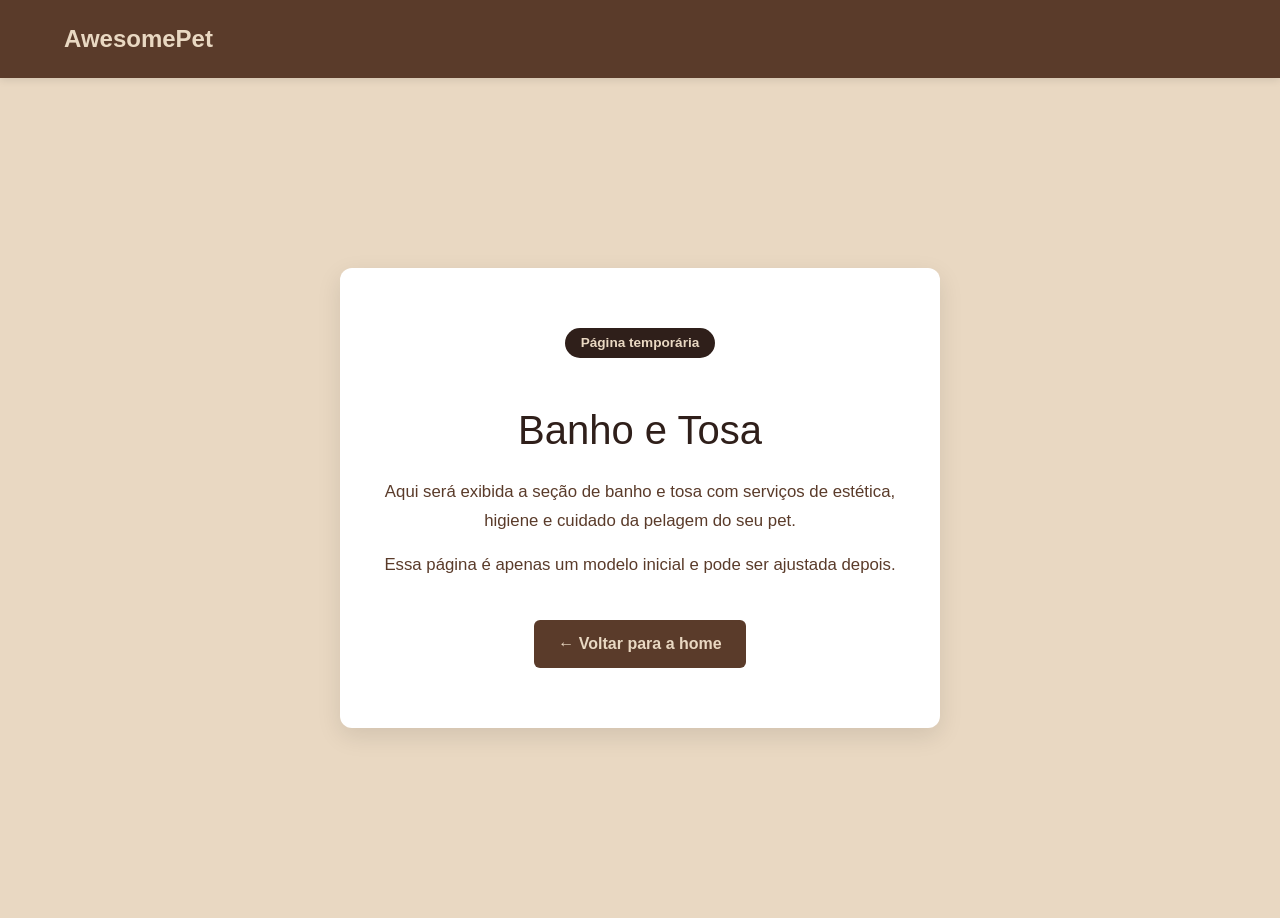
==== pages/banho-tosa.html @ 833f7760 "feat: Interface para projeto IBM" ====
<!doctype html>
<html lang="pt-BR">
  <head>
    <meta charset="UTF-8" />
    <meta name="viewport" content="width=device-width, initial-scale=1.0" />
    <title>AwesomePet | Banho e Tosa</title>
    <link
      href="https://cdn.jsdelivr.net/npm/bootstrap@5.3.3/dist/css/bootstrap.min.css"
      rel="stylesheet"
      crossorigin="anonymous"
    />
    <link rel="stylesheet" href="../css/styles.css" />
  </head>
  <body class="page-shell">
    <nav class="navbar navbar-expand-lg">
      <div class="container">
        <a class="navbar-brand" href="../index.html">AwesomePet</a>
      </div>
    </nav>

    <main class="page-header">
      <div class="container">
        <div class="placeholder-card">
          <span class="badge">Página temporária</span>
          <h1>Banho e Tosa</h1>
          <p>
            Aqui será exibida a seção de banho e tosa com serviços de estética,
            higiene e cuidado da pelagem do seu pet.
          </p>
          <p class="mt-3">
            Essa página é apenas um modelo inicial e pode ser ajustada depois.
          </p>
          <a class="back-link" href="../index.html">← Voltar para a home</a>
        </div>
      </div>
    </main>
  </body>
</html>
---- css/styles.css ----
:root {
  --beige: #e9d8c2;
  --beige-strong: #d9bd93;
  --brown: #5a3b2a;
  --brown-dark: #2f1f1a;
}

* {
  box-sizing: border-box;
}

html, body {
  margin: 0;
  padding: 0;
  height: 100%;
}

body {
  background: var(--beige);
  color: var(--brown);
  font-family: 'Segoe UI', Tahoma, Geneva, Verdana, sans-serif;
  display: flex;
  flex-direction: column;
}

/* ===== NAVBAR ===== */
.navbar {
  background-color: var(--brown);
  padding: 1rem 0;
  box-shadow: 0 2px 8px rgba(0, 0, 0, 0.1);
  position: sticky;
  top: 0;
  z-index: 100;
}

.navbar .container {
  padding: 0 24px;
}

.navbar-brand {
  font-size: 1.5rem;
  font-weight: bold;
  color: var(--beige) !important;
}

.navbar-brand:hover {
  color: var(--beige-strong) !important;
}

.nav-link {
  color: var(--beige) !important;
  font-weight: 500;
  transition: color 0.3s ease;
}

.nav-link:hover {
  color: var(--beige-strong) !important;
}

.navbar-toggler {
  border-color: var(--beige);
}

.navbar-toggler-icon {
  background-image: url("data:image/svg+xml,%3csvg xmlns='http://www.w3.org/2000/svg' viewBox='0 0 30 30'%3e%3cpath stroke='%23e9d8c2' stroke-linecap='round' stroke-miterlimit='10' stroke-width='2' d='M4 7h22M4 15h22M4 23h22'/%3e%3c/svg%3e");
}

/* ===== HERO SECTION ===== */
.hero {
  background: linear-gradient(135deg, var(--beige-strong) 0%, var(--beige) 100%);
  padding: 60px 0;
  flex-grow: 1;
  display: flex;
  align-items: center;
}

.hero .container {
  padding: 48px 24px;
}

.hero .badge {
  display: inline-block;
  background-color: var(--brown-dark);
  color: var(--beige);
  padding: 8px 16px;
  border-radius: 20px;
  font-size: 0.85rem;
  font-weight: 600;
  margin-bottom: 16px;
}

.hero h1 {
  margin: 0 0 24px 0;
  font-size: clamp(2.2rem, 6vw, 4rem);
  letter-spacing: 0.08em;
  color: var(--brown-dark);
  line-height: 1.2;
  font-family: 'Playfair Display', serif;
  font-weight: 900;
}

.hero p {
  margin: 0 0 24px 0;
  font-size: 1.1rem;
  color: var(--brown);
  line-height: 1.6;
}

.btn {
  display: inline-block;
  padding: 12px 28px;
  font-size: 1rem;
  font-weight: 600;
  border-radius: 6px;
  text-decoration: none;
  transition: all 0.3s ease;
  cursor: pointer;
  border: none;
}

.btn-primary {
  background-color: var(--brown);
  color: var(--beige);
}

.btn-primary:hover {
  background-color: var(--brown-dark);
  transform: translateY(-2px);
}

.btn-outline {
  background-color: transparent;
  color: var(--brown);
  border: 2px solid var(--brown);
}

.btn-outline:hover {
  background-color: var(--brown);
  color: var(--beige);
  transform: translateY(-2px);
}

/* ===== HERO CARD ===== */
.hero-card {
  display: flex;
  flex-direction: column;
  gap: 12px;
  padding: 40px;
  background: rgba(255, 255, 255, 0.8);
  border-radius: 12px;
  box-shadow: 0 8px 24px rgba(0, 0, 0, 0.1);
}

.pet-pill {
  background-color: var(--brown-dark);
  color: var(--beige);
  padding: 14px 20px;
  border-radius: 8px;
  font-weight: 600;
  text-align: center;
  font-size: 1rem;
}

/* ===== MAIN CONTENT ===== */
main {
  flex-grow: 1;
}

.container {
  max-width: 1200px;
  margin: 0 auto;
  padding: 48px 24px;
}

h1, h2, h3 {
  color: var(--brown-dark);
}

h2 {
  font-size: clamp(1.8rem, 4vw, 2.5rem);
  margin: 0 0 24px 0;
  letter-spacing: 0.06em;
}

p {
  margin: 16px 0;
  font-size: 1rem;
  line-height: 1.7;
  color: var(--brown);
}

/* ===== SERVICES SECTION ===== */
.services-section {
  background-color: #fff;
  padding: 80px 0;
}

.section-title {
  margin-bottom: 60px;
}

.eyebrow {
  display: inline-block;
  background-color: var(--beige-strong);
  color: var(--brown-dark);
  padding: 8px 16px;
  border-radius: 20px;
  font-size: 0.9rem;
  font-weight: 600;
  margin-bottom: 16px;
}

.service-card-link {
  text-decoration: none;
  display: block;
  height: 100%;
}

.service-card {
  background: linear-gradient(135deg, var(--beige) 0%, var(--beige-strong) 100%);
  padding: 40px;
  border-radius: 12px;
  text-align: center;
  transition: all 0.3s ease;
  height: 100%;
  box-shadow: 0 4px 12px rgba(0, 0, 0, 0.08);
}

.service-card:hover {
  transform: translateY(-8px);
  box-shadow: 0 12px 24px rgba(0, 0, 0, 0.15);
}

.service-card .icon {
  font-size: 3rem;
  margin-bottom: 16px;
}

.service-card h3 {
  font-size: 1.4rem;
  margin: 16px 0;
  color: var(--brown-dark);
}

.service-card p {
  color: var(--brown);
  font-size: 0.95rem;
  line-height: 1.6;
  margin: 0;
}

/* ===== ABOUT SECTION ===== */
.about-section {
  background-color: var(--beige);
  padding: 80px 0;
}

.about-section h2 {
  color: var(--brown-dark);
  margin-bottom: 24px;
}

.feature-list {
  list-style: none;
  padding: 0;
  margin: 24px 0;
}

.feature-list li {
  padding: 12px 0;
  padding-left: 32px;
  position: relative;
  font-size: 1.05rem;
  color: var(--brown);
}

.feature-list li:before {
  content: "✓";
  position: absolute;
  left: 0;
  font-weight: bold;
  color: var(--brown-dark);
  font-size: 1.2rem;
}

.info-box {
  background-color: #fff;
  padding: 40px;
  border-radius: 12px;
  box-shadow: 0 4px 12px rgba(0, 0, 0, 0.08);
}

.info-box h3 {
  margin-top: 0;
  color: var(--brown-dark);
  font-size: 1.3rem;
}

.info-box p {
  color: var(--brown);
  line-height: 1.7;
}

/* ===== FOOTER ===== */
.footer {
  background-color: var(--brown-dark);
  color: var(--beige);
  padding: 40px 0;
  text-align: center;
  margin-top: auto;
}

.footer .container {
  padding: 0 24px;
}

.footer div {
  font-size: 0.95rem;
  line-height: 1.8;
}

/* ===== PAGE SHELL (inner pages) ===== */
.page-shell {
  background-color: var(--beige);
}

.page-header {
  min-height: calc(100vh - 60px);
  display: flex;
  align-items: center;
  padding: 60px 0;
}

.placeholder-card {
  background-color: #fff;
  padding: 60px 40px;
  border-radius: 12px;
  text-align: center;
  box-shadow: 0 8px 24px rgba(0, 0, 0, 0.1);
  max-width: 600px;
  margin: 0 auto;
}

.placeholder-card .badge {
  display: inline-block;
  background-color: var(--brown-dark);
  color: var(--beige);
  padding: 8px 16px;
  border-radius: 20px;
  font-size: 0.85rem;
  font-weight: 600;
  margin-bottom: 24px;
}

.placeholder-card h1 {
  font-size: 2.5rem;
  margin: 24px 0;
  color: var(--brown-dark);
}

.placeholder-card p {
  color: var(--brown);
  font-size: 1.05rem;
  line-height: 1.7;
  margin: 16px 0;
}

.back-link {
  display: inline-block;
  margin-top: 24px;
  padding: 12px 24px;
  background-color: var(--brown);
  color: var(--beige);
  text-decoration: none;
  border-radius: 6px;
  font-weight: 600;
  transition: all 0.3s ease;
}

.back-link:hover {
  background-color: var(--brown-dark);
  transform: translateY(-2px);
}

/* ===== RESPONSIVE ===== */
@media (max-width: 768px) {
  .hero {
    padding: 40px 0;
  }

  .hero .container {
    padding: 32px 16px;
  }

  .hero h1 {
    font-size: 2rem;
    margin-bottom: 16px;
  }

  .hero p {
    font-size: 1rem;
  }

  .hero-card {
    padding: 30px 20px;
  }

  .services-section,
  .about-section {
    padding: 60px 0;
  }

  .section-title {
    margin-bottom: 40px;
  }

  .service-card {
    padding: 30px 20px;
  }

  .info-box {
    padding: 30px 20px;
  }

  .placeholder-card {
    padding: 40px 24px;
    margin: 20px;
  }

  .placeholder-card h1 {
    font-size: 1.8rem;
  }
}
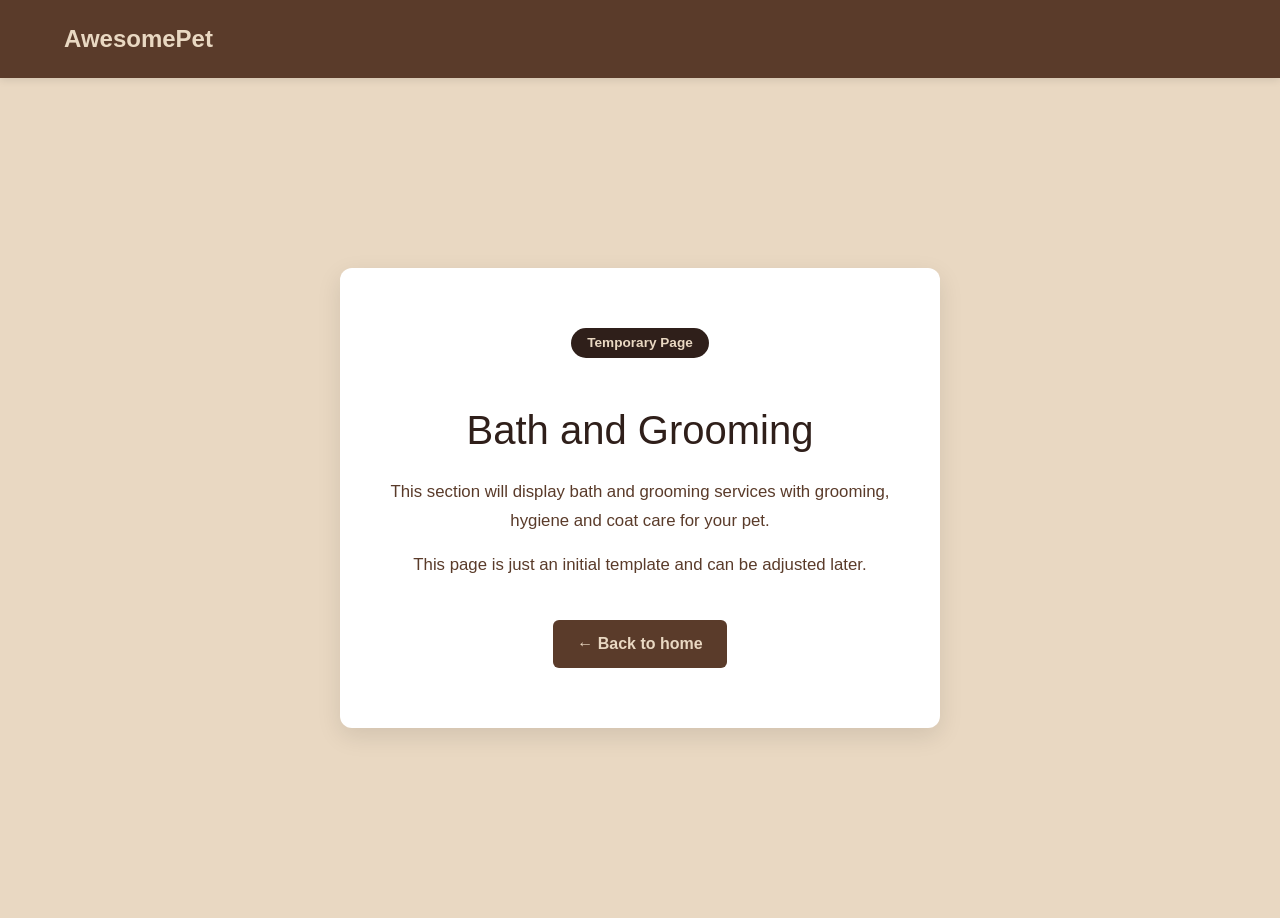
==== commit adca144c: "feat: Site em lingua inglesa" ====
--- a/pages/banho-tosa.html
+++ b/pages/banho-tosa.html
@@ -1,9 +1,9 @@
 <!doctype html>
-<html lang="pt-BR">
+<html lang="en">
   <head>
     <meta charset="UTF-8" />
     <meta name="viewport" content="width=device-width, initial-scale=1.0" />
-    <title>AwesomePet | Banho e Tosa</title>
+    <title>AwesomePet | Bath and Grooming</title>
     <link
       href="https://cdn.jsdelivr.net/npm/bootstrap@5.3.3/dist/css/bootstrap.min.css"
       rel="stylesheet"
@@ -21,16 +21,16 @@
     <main class="page-header">
       <div class="container">
         <div class="placeholder-card">
-          <span class="badge">Página temporária</span>
-          <h1>Banho e Tosa</h1>
+          <span class="badge">Temporary Page</span>
+          <h1>Bath and Grooming</h1>
           <p>
-            Aqui será exibida a seção de banho e tosa com serviços de estética,
-            higiene e cuidado da pelagem do seu pet.
+            This section will display bath and grooming services with grooming,
+            hygiene and coat care for your pet.
           </p>
           <p class="mt-3">
-            Essa página é apenas um modelo inicial e pode ser ajustada depois.
+            This page is just an initial template and can be adjusted later.
           </p>
-          <a class="back-link" href="../index.html">← Voltar para a home</a>
+          <a class="back-link" href="../index.html">← Back to home</a>
         </div>
       </div>
     </main>
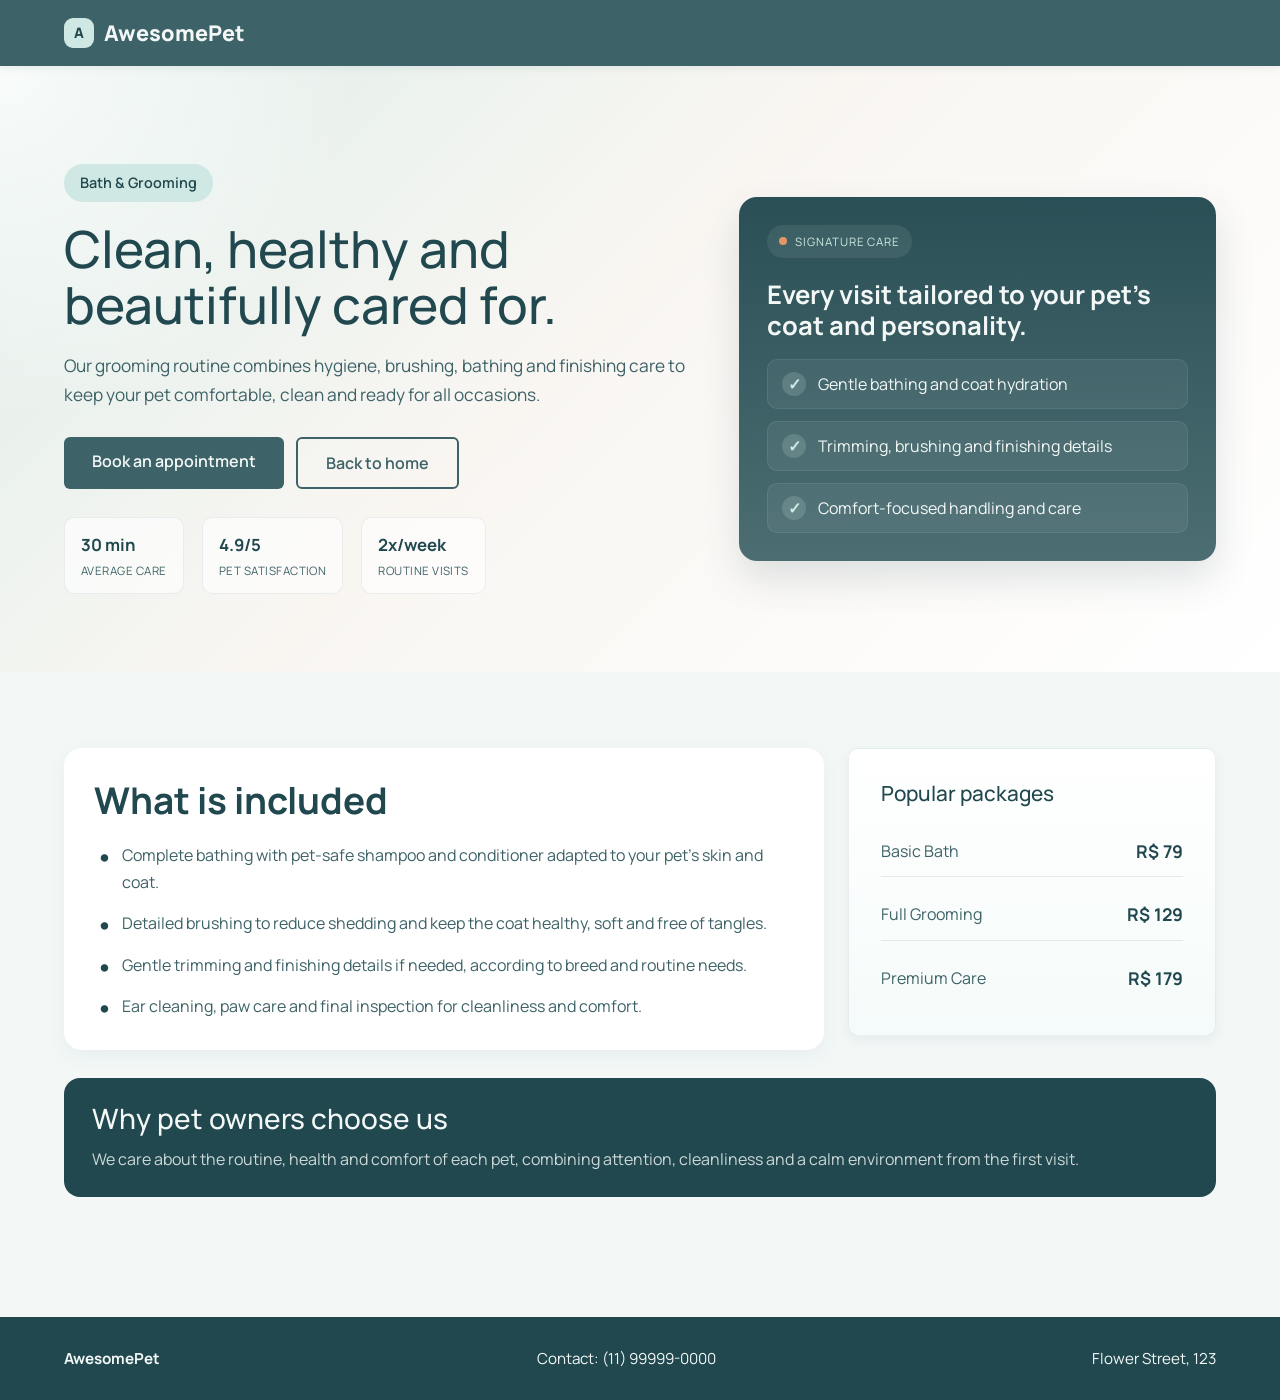
==== commit 861fc00b: "refactor: Mudança nas páginas" ====
--- a/pages/banho-tosa.html
+++ b/pages/banho-tosa.html
@@ -11,28 +11,128 @@
     />
     <link rel="stylesheet" href="../css/styles.css" />
   </head>
-  <body class="page-shell">
+  <body class="service-page">
     <nav class="navbar navbar-expand-lg">
       <div class="container">
-        <a class="navbar-brand" href="../index.html">AwesomePet</a>
+        <a class="navbar-brand" href="../index.html">
+          <span class="brand-mark">A</span>
+          <span>AwesomePet</span>
+        </a>
       </div>
     </nav>
 
-    <main class="page-header">
+    <header class="service-hero">
       <div class="container">
-        <div class="placeholder-card">
-          <span class="badge">Temporary Page</span>
-          <h1>Bath and Grooming</h1>
+        <div class="service-hero-copy">
+          <span class="eyebrow">Bath & Grooming</span>
+          <h1>Clean, healthy and beautifully cared for.</h1>
           <p>
-            This section will display bath and grooming services with grooming,
-            hygiene and coat care for your pet.
+            Our grooming routine combines hygiene, brushing, bathing and
+            finishing care to keep your pet comfortable, clean and ready for all
+            occasions.
           </p>
-          <p class="mt-3">
-            This page is just an initial template and can be adjusted later.
+
+          <div class="hero-actions">
+            <a class="btn btn-primary" href="../index.html#contato"
+              >Book an appointment</a
+            >
+            <a class="btn btn-outline" href="../index.html">Back to home</a>
+          </div>
+
+          <ul class="mini-stats">
+            <li>
+              <strong>30 min</strong>
+              <span>average care</span>
+            </li>
+            <li>
+              <strong>4.9/5</strong>
+              <span>pet satisfaction</span>
+            </li>
+            <li>
+              <strong>2x/week</strong>
+              <span>routine visits</span>
+            </li>
+          </ul>
+        </div>
+
+        <div class="service-visual">
+          <div class="visual-badge">Signature care</div>
+          <h2>Every visit tailored to your pet's coat and personality.</h2>
+          <ul class="service-feature-list">
+            <li>Gentle bathing and coat hydration</li>
+            <li>Trimming, brushing and finishing details</li>
+            <li>Comfort-focused handling and care</li>
+          </ul>
+        </div>
+      </div>
+    </header>
+
+    <main class="service-main">
+      <div class="container">
+        <div class="row g-4 align-items-start">
+          <div class="col-lg-8">
+            <div class="content-panel">
+              <h2>What is included</h2>
+              <ul class="service-list">
+                <li>
+                  Complete bathing with pet-safe shampoo and conditioner adapted
+                  to your pet's skin and coat.
+                </li>
+                <li>
+                  Detailed brushing to reduce shedding and keep the coat
+                  healthy, soft and free of tangles.
+                </li>
+                <li>
+                  Gentle trimming and finishing details if needed, according to
+                  breed and routine needs.
+                </li>
+                <li>
+                  Ear cleaning, paw care and final inspection for cleanliness
+                  and comfort.
+                </li>
+              </ul>
+            </div>
+          </div>
+
+          <div class="col-lg-4">
+            <aside class="info-box">
+              <h3>Popular packages</h3>
+              <div class="price-list">
+                <div class="price-item">
+                  <span>Basic Bath</span>
+                  <strong>R$ 79</strong>
+                </div>
+                <div class="price-item">
+                  <span>Full Grooming</span>
+                  <strong>R$ 129</strong>
+                </div>
+                <div class="price-item">
+                  <span>Premium Care</span>
+                  <strong>R$ 179</strong>
+                </div>
+              </div>
+            </aside>
+          </div>
+        </div>
+
+        <div class="callout-box">
+          <h3>Why pet owners choose us</h3>
+          <p>
+            We care about the routine, health and comfort of each pet, combining
+            attention, cleanliness and a calm environment from the first visit.
           </p>
-          <a class="back-link" href="../index.html">← Back to home</a>
         </div>
       </div>
     </main>
+
+    <footer class="footer">
+      <div
+        class="container d-flex justify-content-between flex-wrap gap-3 align-items-center"
+      >
+        <div><strong>AwesomePet</strong></div>
+        <div>Contact: (11) 99999-0000</div>
+        <div>Flower Street, 123</div>
+      </div>
+    </footer>
   </body>
 </html>
--- a/css/styles.css
+++ b/css/styles.css
@@ -1,8 +1,10 @@
+@import url('https://fonts.googleapis.com/css2?family=Manrope:wght@400;500;600;700;800&display=swap');
+
 :root {
-  --beige: #e9d8c2;
-  --beige-strong: #d9bd93;
-  --brown: #5a3b2a;
-  --brown-dark: #2f1f1a;
+  --beige: #f3f8f7;
+  --beige-strong: #cfe8e3;
+  --brown: #3d6267;
+  --brown-dark: #21484f;
 }
 
 * {
@@ -18,7 +20,7 @@
 body {
   background: var(--beige);
   color: var(--brown);
-  font-family: 'Segoe UI', Tahoma, Geneva, Verdana, sans-serif;
+  font-family: 'Manrope', 'Segoe UI', sans-serif;
   display: flex;
   flex-direction: column;
 }
@@ -26,8 +28,8 @@
 /* ===== NAVBAR ===== */
 .navbar {
   background-color: var(--brown);
-  padding: 1rem 0;
-  box-shadow: 0 2px 8px rgba(0, 0, 0, 0.1);
+  padding: 0.75rem 0;
+  box-shadow: 0 2px 8px rgba(33, 72, 79, 0.08);
   position: sticky;
   top: 0;
   z-index: 100;
@@ -38,9 +40,24 @@
 }
 
 .navbar-brand {
-  font-size: 1.5rem;
-  font-weight: bold;
+  display: inline-flex;
+  align-items: center;
+  gap: 10px;
+  font-size: 1.35rem;
+  font-weight: 800;
   color: var(--beige) !important;
+}
+
+.brand-mark {
+  display: grid;
+  width: 30px;
+  height: 30px;
+  place-items: center;
+  border-radius: 9px;
+  background: var(--beige-strong);
+  color: var(--brown-dark);
+  font-size: 0.9rem;
+  font-weight: 800;
 }
 
 .navbar-brand:hover {
@@ -57,25 +74,66 @@
   color: var(--beige-strong) !important;
 }
 
+.nav-action {
+  display: inline-flex;
+  align-items: center;
+  gap: 8px;
+  margin-left: 28px;
+  padding: 10px 16px;
+  border: 1px solid rgba(243, 248, 247, 0.35);
+  border-radius: 6px;
+  color: var(--beige);
+  font-size: 0.85rem;
+  font-weight: 700;
+  text-decoration: none;
+  transition: background-color 0.2s ease, color 0.2s ease;
+}
+
+.nav-action:hover {
+  background-color: var(--beige-strong);
+  color: var(--brown-dark);
+}
+
 .navbar-toggler {
   border-color: var(--beige);
 }
 
 .navbar-toggler-icon {
-  background-image: url("data:image/svg+xml,%3csvg xmlns='http://www.w3.org/2000/svg' viewBox='0 0 30 30'%3e%3cpath stroke='%23e9d8c2' stroke-linecap='round' stroke-miterlimit='10' stroke-width='2' d='M4 7h22M4 15h22M4 23h22'/%3e%3c/svg%3e");
+  background-image: url("data:image/svg+xml,%3csvg xmlns='http://www.w3.org/2000/svg' viewBox='0 0 30 30'%3e%3cpath stroke='%23f3f8f7' stroke-linecap='round' stroke-miterlimit='10' stroke-width='2' d='M4 7h22M4 15h22M4 23h22'/%3e%3c/svg%3e");
 }
 
 /* ===== HERO SECTION ===== */
 .hero {
-  background: linear-gradient(135deg, var(--beige-strong) 0%, var(--beige) 100%);
-  padding: 60px 0;
+  background:
+    radial-gradient(circle at 15% 10%, rgba(255, 255, 255, 0.7), transparent 30%),
+    linear-gradient(135deg, #d9eee9 0%, var(--beige) 65%, #ffffff 100%);
+  padding: 30px 0 42px;
   flex-grow: 1;
   display: flex;
   align-items: center;
 }
 
 .hero .container {
-  padding: 48px 24px;
+  padding: 42px 24px;
+}
+
+.hero-copy {
+  padding-right: 28px;
+}
+
+.hero-eyebrow {
+  display: inline-flex;
+  align-items: center;
+  gap: 9px;
+  margin-bottom: 18px;
+  background: rgba(255, 255, 255, 0.62);
+}
+
+.eyebrow-dot {
+  width: 7px;
+  height: 7px;
+  border-radius: 50%;
+  background: #de7b58;
 }
 
 .hero .badge {
@@ -90,13 +148,13 @@
 }
 
 .hero h1 {
-  margin: 0 0 24px 0;
-  font-size: clamp(2.2rem, 6vw, 4rem);
-  letter-spacing: 0.08em;
+  margin: 0 0 20px 0;
+  font-size: clamp(2rem, 5vw, 3.4rem);
+  letter-spacing: 0;
   color: var(--brown-dark);
   line-height: 1.2;
-  font-family: 'Playfair Display', serif;
-  font-weight: 900;
+  font-weight: 800;
+  max-width: 650px;
 }
 
 .hero p {
@@ -140,15 +198,170 @@
   transform: translateY(-2px);
 }
 
+.hero-actions {
+  display: flex;
+  flex-wrap: wrap;
+  gap: 12px;
+}
+
+.btn span {
+  margin-left: 8px;
+  font-size: 1.1em;
+}
+
+.hero-proof {
+  display: flex;
+  gap: 28px;
+  margin-top: 38px;
+  padding-top: 20px;
+  border-top: 1px solid rgba(33, 72, 79, 0.16);
+}
+
+.hero-proof div {
+  display: flex;
+  flex-direction: column;
+  gap: 3px;
+}
+
+.hero-proof strong {
+  color: var(--brown-dark);
+  font-size: 1rem;
+}
+
+.hero-proof span {
+  color: var(--brown);
+  font-size: 0.68rem;
+  letter-spacing: 0.02em;
+  text-transform: uppercase;
+}
+
 /* ===== HERO CARD ===== */
 .hero-card {
   display: flex;
   flex-direction: column;
   gap: 12px;
-  padding: 40px;
+  padding: 28px;
   background: rgba(255, 255, 255, 0.8);
-  border-radius: 12px;
-  box-shadow: 0 8px 24px rgba(0, 0, 0, 0.1);
+  border-radius: 10px;
+  box-shadow: 0 6px 18px rgba(33, 72, 79, 0.08);
+}
+
+.hero-visual {
+  position: relative;
+  min-height: 430px;
+  margin-left: 12px;
+  overflow: hidden;
+  border-radius: 16px 16px 16px 44px;
+  padding: 28px;
+  background:
+    linear-gradient(rgba(243, 248, 247, 0.07) 1px, transparent 1px),
+    linear-gradient(90deg, rgba(243, 248, 247, 0.07) 1px, transparent 1px),
+    var(--brown-dark);
+  background-size: 38px 38px;
+  box-shadow: 0 18px 35px rgba(33, 72, 79, 0.14);
+}
+
+.hero-visual::after {
+  position: absolute;
+  inset: 0;
+  border: 1px solid rgba(243, 248, 247, 0.18);
+  border-radius: inherit;
+  content: "";
+  pointer-events: none;
+}
+
+.visual-header {
+  position: relative;
+  z-index: 1;
+  display: flex;
+  justify-content: space-between;
+  color: var(--beige-strong);
+  font-size: 0.68rem;
+  font-weight: 700;
+  letter-spacing: 0.08em;
+  text-transform: uppercase;
+}
+
+.visual-center {
+  position: relative;
+  z-index: 1;
+  display: flex;
+  min-height: 265px;
+  flex-direction: column;
+  justify-content: center;
+  color: var(--beige);
+}
+
+.visual-center strong {
+  font-size: clamp(1.8rem, 3vw, 2.8rem);
+  font-weight: 700;
+  letter-spacing: -0.03em;
+  line-height: 1.08;
+}
+
+.visual-symbol {
+  display: grid;
+  width: 48px;
+  height: 48px;
+  margin-bottom: 20px;
+  place-items: center;
+  border: 1px solid rgba(243, 248, 247, 0.3);
+  border-radius: 50%;
+  color: var(--beige-strong);
+  font-size: 1.7rem;
+}
+
+.visual-services {
+  position: relative;
+  z-index: 1;
+  display: flex;
+  flex-wrap: wrap;
+  gap: 8px;
+  max-width: 330px;
+}
+
+.visual-services span {
+  padding: 7px 10px;
+  border: 1px solid rgba(243, 248, 247, 0.22);
+  border-radius: 4px;
+  color: var(--beige);
+  font-size: 0.7rem;
+}
+
+.visual-note {
+  position: absolute;
+  right: 22px;
+  bottom: 22px;
+  z-index: 1;
+  display: flex;
+  align-items: center;
+  gap: 10px;
+  padding: 12px 15px;
+  border-radius: 8px;
+  background: rgba(255, 255, 255, 0.94);
+  color: var(--brown-dark);
+  box-shadow: 0 8px 20px rgba(33, 72, 79, 0.13);
+}
+
+.visual-note-icon {
+  display: grid;
+  width: 28px;
+  height: 28px;
+  place-items: center;
+  border-radius: 50%;
+  background: var(--beige-strong);
+  font-weight: 800;
+}
+
+.visual-note span:last-child {
+  display: flex;
+  flex-direction: column;
+  gap: 2px;
+}
+
+.visual-note small {
+  color: var(--brown);
+  font-size: 0.68rem;
 }
 
 .pet-pill {
@@ -169,7 +382,7 @@
 .container {
   max-width: 1200px;
   margin: 0 auto;
-  padding: 48px 24px;
+  padding: 40px 24px;
 }
 
 h1, h2, h3 {
@@ -177,9 +390,10 @@
 }
 
 h2 {
-  font-size: clamp(1.8rem, 4vw, 2.5rem);
-  margin: 0 0 24px 0;
-  letter-spacing: 0.06em;
+  font-size: clamp(1.7rem, 3.5vw, 2.3rem);
+  margin: 0 0 20px 0;
+  letter-spacing: 0;
+  font-weight: 700;
 }
 
 p {
@@ -192,11 +406,21 @@
 /* ===== SERVICES SECTION ===== */
 .services-section {
   background-color: #fff;
-  padding: 80px 0;
+  padding: 64px 0;
 }
 
 .section-title {
-  margin-bottom: 60px;
+  margin-bottom: 44px;
+  max-width: 650px;
+}
+
+.section-title h2 {
+  margin-top: 10px;
+}
+
+.section-title p {
+  margin: 0;
+  color: #6d8588;
 }
 
 .eyebrow {
@@ -218,27 +442,52 @@
 
 .service-card {
   background: linear-gradient(135deg, var(--beige) 0%, var(--beige-strong) 100%);
-  padding: 40px;
-  border-radius: 12px;
+  padding: 28px;
+  border-radius: 10px;
   text-align: center;
   transition: all 0.3s ease;
   height: 100%;
-  box-shadow: 0 4px 12px rgba(0, 0, 0, 0.08);
+  box-shadow: 0 4px 12px rgba(33, 72, 79, 0.07);
+  border: 1px solid rgba(33, 72, 79, 0.06);
+  text-align: left;
 }
 
 .service-card:hover {
-  transform: translateY(-8px);
-  box-shadow: 0 12px 24px rgba(0, 0, 0, 0.15);
+  transform: translateY(-4px);
+  box-shadow: 0 8px 18px rgba(33, 72, 79, 0.12);
 }
 
 .service-card .icon {
-  font-size: 3rem;
-  margin-bottom: 16px;
+  display: grid;
+  width: 48px;
+  height: 48px;
+  place-items: center;
+  border-radius: 12px;
+  background: rgba(255, 255, 255, 0.7);
+  color: var(--brown-dark);
+  font-size: 1.55rem;
+  font-weight: 700;
+}
+
+.service-card-top {
+  display: flex;
+  align-items: flex-start;
+  justify-content: space-between;
+}
+
+.card-arrow {
+  color: var(--brown-dark);
+  font-size: 1.4rem;
+  transition: transform 0.2s ease;
+}
+
+.service-card:hover .card-arrow {
+  transform: translate(3px, -3px);
 }
 
 .service-card h3 {
-  font-size: 1.4rem;
-  margin: 16px 0;
+  font-size: 1.25rem;
+  margin: 28px 0 12px;
   color: var(--brown-dark);
 }
 
@@ -252,7 +501,11 @@
 /* ===== ABOUT SECTION ===== */
 .about-section {
   background-color: var(--beige);
-  padding: 80px 0;
+  padding: 64px 0;
+}
+
+.about-section .eyebrow {
+  margin-bottom: 10px;
 }
 
 .about-section h2 {
@@ -285,9 +538,9 @@
 
 .info-box {
   background-color: #fff;
-  padding: 40px;
-  border-radius: 12px;
-  box-shadow: 0 4px 12px rgba(0, 0, 0, 0.08);
+  padding: 32px;
+  border-radius: 10px;
+  box-shadow: 0 4px 12px rgba(33, 72, 79, 0.07);
 }
 
 .info-box h3 {
@@ -305,7 +558,7 @@
 .footer {
   background-color: var(--brown-dark);
   color: var(--beige);
-  padding: 40px 0;
+  padding: 28px 0;
   text-align: center;
   margin-top: auto;
 }
@@ -333,10 +586,10 @@
 
 .placeholder-card {
   background-color: #fff;
-  padding: 60px 40px;
-  border-radius: 12px;
+  padding: 48px 36px;
+  border-radius: 10px;
   text-align: center;
-  box-shadow: 0 8px 24px rgba(0, 0, 0, 0.1);
+  box-shadow: 0 6px 18px rgba(33, 72, 79, 0.08);
   max-width: 600px;
   margin: 0 auto;
 }
@@ -382,6 +635,245 @@
   transform: translateY(-2px);
 }
 
+/* ===== SERVICE PAGES ===== */
+.service-page {
+  background: var(--beige);
+}
+
+.service-hero {
+  background:
+    radial-gradient(circle at top left, rgba(255,255,255,0.8), transparent 25%),
+    linear-gradient(135deg, #dfeeea 0%, #f9f6f2 45%, #ffffff 100%);
+  padding: 58px 0 38px;
+}
+
+.service-hero .container {
+  display: grid;
+  grid-template-columns: 1.15fr 0.85fr;
+  align-items: center;
+  gap: 30px;
+}
+
+.service-hero-copy .eyebrow {
+  margin-bottom: 18px;
+}
+
+.service-hero-copy h1 {
+  font-size: clamp(2.2rem, 4vw, 3.5rem);
+  line-height: 1.1;
+  margin: 0 0 18px;
+  color: var(--brown-dark);
+}
+
+.service-hero-copy p {
+  font-size: 1.08rem;
+  line-height: 1.7;
+  margin: 0;
+  color: var(--brown);
+}
+
+.service-hero .hero-actions {
+  margin-top: 28px;
+}
+
+.mini-stats {
+  list-style: none;
+  padding: 0;
+  margin: 28px 0 0;
+  display: flex;
+  flex-wrap: wrap;
+  gap: 18px;
+}
+
+.mini-stats li {
+  min-width: 120px;
+  background: rgba(255,255,255,0.6);
+  border: 1px solid rgba(33,72,79,0.08);
+  border-radius: 10px;
+  padding: 14px 16px;
+}
+
+.mini-stats strong,
+.mini-stats span {
+  display: block;
+}
+
+.mini-stats strong {
+  color: var(--brown-dark);
+  font-size: 1.05rem;
+  margin-bottom: 4px;
+}
+
+.mini-stats span {
+  color: var(--brown);
+  font-size: 0.72rem;
+  letter-spacing: 0.04em;
+  text-transform: uppercase;
+}
+
+.service-visual {
+  background: linear-gradient(180deg, rgba(33,72,79,0.96), rgba(61,98,103,0.92));
+  color: var(--beige);
+  border-radius: 18px;
+  padding: 28px;
+  box-shadow: 0 18px 38px rgba(33,72,79,0.14);
+}
+
+.service-visual .visual-badge {
+  display: inline-flex;
+  align-items: center;
+  gap: 8px;
+  margin-bottom: 22px;
+  padding: 8px 12px;
+  border-radius: 999px;
+  background: rgba(255,255,255,0.08);
+  color: var(--beige-strong);
+  font-size: 0.72rem;
+  letter-spacing: 0.08em;
+  text-transform: uppercase;
+}
+
+.service-visual .visual-badge::before {
+  content: "";
+  width: 8px;
+  height: 8px;
+  border-radius: 50%;
+  background: #e29768;
+}
+
+.service-visual h2 {
+  color: var(--beige);
+  margin: 0 0 18px;
+  font-size: clamp(1.5rem, 2vw, 2.1rem);
+}
+
+.service-feature-list {
+  list-style: none;
+  padding: 0;
+  margin: 0;
+  display: grid;
+  gap: 12px;
+}
+
+.service-feature-list li {
+  display: flex;
+  align-items: center;
+  gap: 12px;
+  padding: 12px 14px;
+  border-radius: 10px;
+  background: rgba(255,255,255,0.06);
+  border: 1px solid rgba(255,255,255,0.08);
+  color: var(--beige);
+}
+
+.service-feature-list li::before {
+  content: "✓";
+  display: inline-grid;
+  place-items: center;
+  width: 24px;
+  height: 24px;
+  border-radius: 50%;
+  background: rgba(207,232,227,0.18);
+  color: var(--beige-strong);
+  font-weight: 700;
+}
+
+.service-main {
+  padding: 36px 0 80px;
+}
+
+.content-panel {
+  background: #fff;
+  border-radius: 18px;
+  box-shadow: 0 6px 20px rgba(33,72,79,0.06);
+  padding: 30px;
+}
+
+.content-panel h2,
+.info-box h3 {
+  margin-top: 0;
+  margin-bottom: 20px;
+  color: var(--brown-dark);
+}
+
+.service-list {
+  list-style: none;
+  padding: 0;
+  margin: 0;
+  display: grid;
+  gap: 14px;
+}
+
+.service-list li {
+  position: relative;
+  padding-left: 28px;
+  color: var(--brown);
+  line-height: 1.7;
+}
+
+.service-list li::before {
+  content: "•";
+  position: absolute;
+  left: 0;
+  top: -2px;
+  color: var(--brown-dark);
+  font-size: 2rem;
+  line-height: 1;
+}
+
+.info-box {
+  background: linear-gradient(180deg, #ffffff, #f5fbfa);
+  border: 1px solid rgba(33,72,79,0.08);
+}
+
+.price-list {
+  display: grid;
+  gap: 12px;
+  margin-top: 18px;
+}
+
+.price-item {
+  display: flex;
+  justify-content: space-between;
+  align-items: center;
+  gap: 12px;
+  padding: 12px 0;
+  border-bottom: 1px solid rgba(33,72,79,0.1);
+  color: var(--brown);
+}
+
+.price-item:last-child {
+  border-bottom: 0;
+}
+
+.price-item strong {
+  color: var(--brown-dark);
+  font-size: 1.1rem;
+}
+
+.callout-box {
+  margin-top: 28px;
+  background: var(--brown-dark);
+  color: var(--beige);
+  border-radius: 16px;
+  padding: 24px 28px;
+}
+
+.callout-box h3 {
+  color: var(--beige);
+  margin: 0 0 10px;
+}
+
+.callout-box p {
+  margin: 0;
+  color: rgba(243,248,247,0.82);
+  line-height: 1.7;
+}
+
+.service-page .footer {
+  margin-top: 0;
+}
+
 /* ===== RESPONSIVE ===== */
 @media (max-width: 768px) {
   .hero {
@@ -392,6 +884,10 @@
     padding: 32px 16px;
   }
 
+  .hero-copy {
+    padding-right: 0;
+  }
+
   .hero h1 {
     font-size: 2rem;
     margin-bottom: 16px;
@@ -405,6 +901,31 @@
     padding: 30px 20px;
   }
 
+  .hero-visual {
+    min-height: 320px;
+    margin: 8px 0 0;
+    border-radius: 12px 12px 12px 30px;
+    padding: 22px;
+  }
+
+  .visual-center {
+    min-height: 190px;
+  }
+
+  .hero-proof {
+    gap: 14px;
+    justify-content: space-between;
+  }
+
+  .hero-proof span {
+    font-size: 0.58rem;
+  }
+
+  .nav-action {
+    width: fit-content;
+    margin: 14px 0 4px;
+  }
+
   .services-section,
   .about-section {
     padding: 60px 0;
